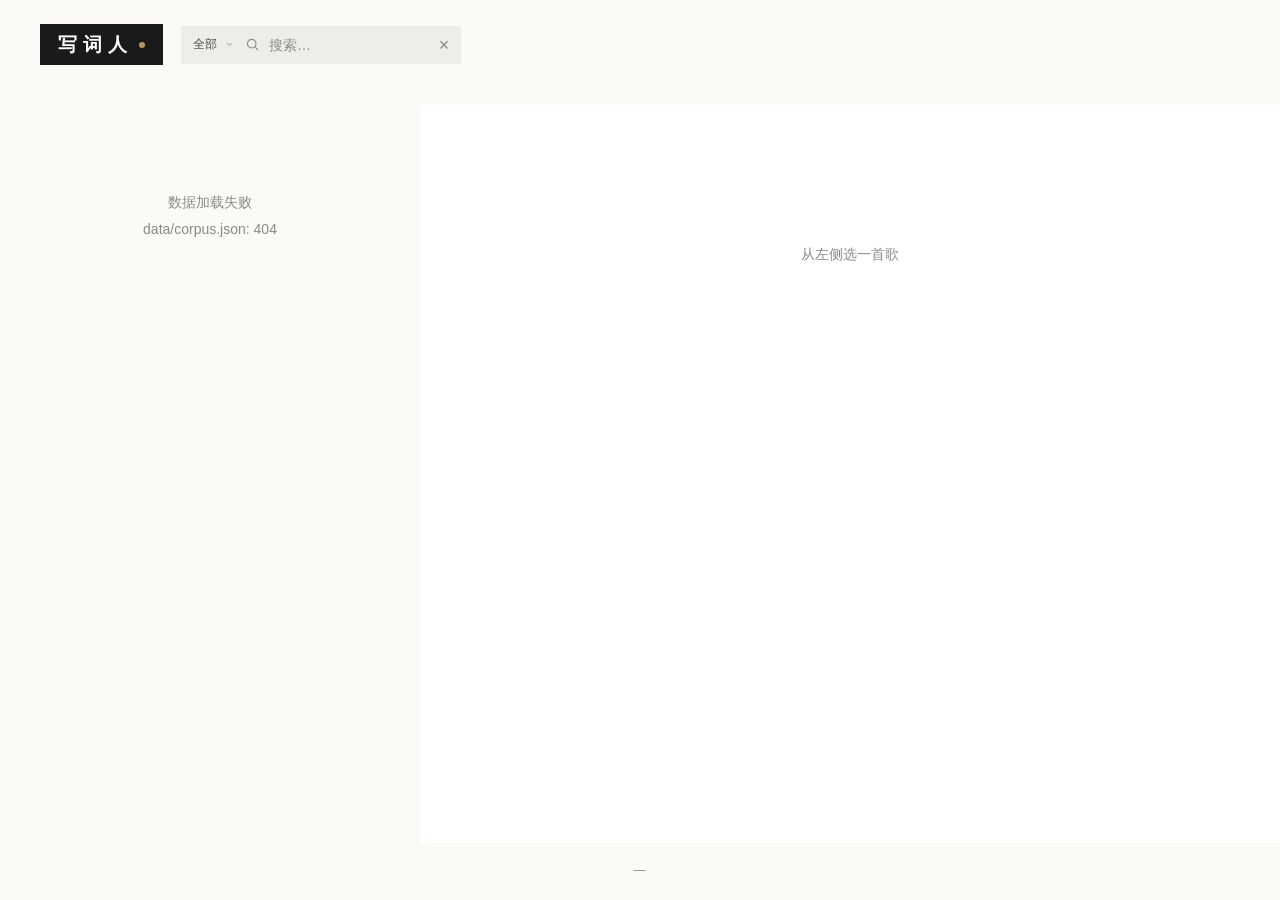
==== index.html @ 19a2cc5e "feat: golden-quote highlighting + home quote wall - detail page: drag-select any text in .lyrics → f" ====
<!doctype html>
<html lang="zh-Hans">
<head>
<meta charset="utf-8">
<meta name="viewport" content="width=device-width, initial-scale=1, viewport-fit=cover">
<meta name="apple-mobile-web-app-capable" content="yes">
<meta name="apple-mobile-web-app-status-bar-style" content="default">
<meta name="apple-mobile-web-app-title" content="写词人">
<meta name="theme-color" content="#1a1a1a">
<title>写词人</title>
<link rel="manifest" href="manifest.webmanifest">
<link rel="apple-touch-icon" href="icons/icon-180.png">
<link rel="apple-touch-icon" sizes="180x180" href="icons/icon-180.png">
<link rel="icon" type="image/png" sizes="192x192" href="icons/icon-192.png">
<link rel="icon" type="image/png" sizes="512x512" href="icons/icon-512.png">
<link rel="stylesheet" href="style.css">
</head>
<body class="foot-open">

<header class="topbar">
  <div class="brand">写词人</div>
  <div class="search">
    <select id="scope" title="搜索范围">
      <option value="all">全部</option>
      <option value="lyric">歌词</option>
      <option value="title">歌名</option>
      <option value="artist">歌手</option>
      <option value="lyricist">词人</option>
    </select>
    <svg class="search-icon" viewBox="0 0 16 16" aria-hidden="true">
      <circle cx="7" cy="7" r="5.25" fill="none" stroke="currentColor" stroke-width="1.4"/>
      <line x1="11" y1="11" x2="14.5" y2="14.5" stroke="currentColor" stroke-width="1.4" stroke-linecap="round"/>
    </svg>
    <input id="q" type="search" placeholder="搜索…"
           autocomplete="off" autocorrect="off" autocapitalize="off" spellcheck="false">
    <button id="qclear" class="qclear" type="button" aria-label="清除" hidden>×</button>
  </div>
</header>

<nav class="chipsbar" id="chipsbar" aria-label="词人快筛">
  <div class="chips" id="chips"></div>
</nav>

<main class="layout">
  <button class="back" id="back" type="button" aria-label="返回">
    <svg viewBox="0 0 16 16" aria-hidden="true">
      <path d="M10 3.5L5.5 8 10 12.5" stroke="currentColor" stroke-width="1.5" fill="none" stroke-linecap="round" stroke-linejoin="round"/>
    </svg>
  </button>
  <section class="results" id="results" aria-label="搜索结果">
    <div class="empty">输入关键词开始搜索<br>或点击上方词人快筛</div>
  </section>
  <aside class="detail" id="detail" aria-label="歌曲详情">
    <div class="detail-inner">
      <div class="empty">从左侧选一首歌</div>
    </div>
  </aside>
</main>

<div class="quote-popover" id="quotePopover" hidden>
  <button data-action="save" type="button">⭐ 金句</button>
  <button data-action="copy" type="button">复制</button>
  <button data-action="delete" type="button">删除</button>
</div>

<div class="toast" id="toast" hidden></div>

<footer class="foot" id="foot">
  <button class="foot-toggle" id="footToggle" aria-label="展开信息" title="信息">
    <svg viewBox="0 0 16 16" aria-hidden="true"><path d="M3 10l5-5 5 5" stroke="currentColor" stroke-width="1.4" fill="none" stroke-linecap="round" stroke-linejoin="round"/></svg>
  </button>
  <div class="foot-content" id="footContent">—</div>
</footer>

<script src="app.js"></script>
</body>
</html>
---- style.css ----
/* 写词人 — editorial minimal lyrics search */
:root {
  --ink:    #1a1a1a;
  --ink-2:  #4a4a4a;
  --ink-3:  #8a8a8a;
  --ink-4:  #b9b6ad;
  --bg:     #fbfaf6;
  --paper:  #ffffff;
  --tint:   rgba(0,0,0,.05);
  --tint-2: rgba(0,0,0,.07);
  --accent: #b8975f;
  --brown:  #5c3a23;
  --hl:     #fff5cc;
  --serif:  "Noto Serif SC", "Songti SC", serif;
  --sans:   -apple-system, BlinkMacSystemFont, "PingFang SC", "Microsoft YaHei", sans-serif;
}
* {
  box-sizing: border-box;
  -webkit-tap-highlight-color: transparent;
}
html, body { height: 100%; margin: 0; }
body {
  font: 15px/1.55 var(--sans);
  color: var(--ink);
  background: var(--bg);
  display: grid;
  grid-template-rows: auto auto 1fr auto;
  -webkit-font-smoothing: antialiased;
  -webkit-text-size-adjust: 100%;
  touch-action: manipulation;
  -webkit-user-select: none;
  user-select: none;
  padding-bottom: env(safe-area-inset-bottom, 0);
}
input, select, button { font: inherit; color: inherit; -webkit-appearance: none; appearance: none; }
input[type="search"]::-webkit-search-cancel-button { display: none; }
button { cursor: pointer; background: none; border: none; padding: 0; }
.lyrics, .row .snip, input { -webkit-user-select: text; user-select: text; }

/* ── topbar ─────────────────────────────────────────── */
.topbar {
  display: flex;
  align-items: center;
  gap: 18px;
  padding: 24px 40px 22px;
  /* iOS PWA standalone: leave room for the status bar overlay */
  padding-top: max(24px, calc(env(safe-area-inset-top, 0px) + 12px));
  background: var(--bg);
  transition: transform .25s ease, opacity .2s ease;
}
.brand {
  display: inline-flex;
  align-items: center;
  gap: 6px;
  background: var(--ink);
  color: var(--paper);
  padding: 11px 18px;
  font: 600 19px/1 var(--serif);
  letter-spacing: 6px;
  white-space: nowrap;
}
.brand::after {
  content: "";
  display: inline-block;
  width: 6px; height: 6px;
  background: var(--accent);
  border-radius: 50%;
  flex-shrink: 0;
}

/* ── unified search box (square, scope inside) ───── */
.search {
  display: flex;
  align-items: center;
  height: 38px;
  width: 280px;
  background: var(--tint);
  border-radius: 0;
  transition: background .18s, width .22s ease;
}
.search:focus-within { background: var(--tint-2); }
#scope {
  height: 100%;
  padding: 0 22px 0 12px;
  background: transparent;
  border: 0;
  color: var(--ink-2);
  font-size: 12px;
  letter-spacing: 0.4px;
  cursor: pointer;
  background-image: url("data:image/svg+xml,%3Csvg viewBox='0 0 12 12' xmlns='http://www.w3.org/2000/svg'%3E%3Cpath d='M3 4.5l3 3 3-3' stroke='%238a8a8a' stroke-width='1.2' fill='none' stroke-linecap='round' stroke-linejoin='round'/%3E%3C/svg%3E");
  background-repeat: no-repeat;
  background-position: right 6px center;
  background-size: 9px;
  flex-shrink: 0;
}
#scope:hover { color: var(--ink); }
.search-icon {
  width: 13px; height: 13px;
  margin: 0 6px 0 6px;
  color: var(--ink-3);
  flex-shrink: 0;
}
.search input {
  flex: 1; min-width: 0; height: 100%;
  border: 0; background: transparent; outline: none;
  padding: 0 4px; font-size: 14px;
}
.search input::placeholder { color: var(--ink-3); }
.qclear {
  width: 22px; height: 22px;
  margin-right: 6px;
  border-radius: 50%;
  color: var(--ink-3);
  font-size: 18px; line-height: 1;
  flex-shrink: 0;
  display: flex; align-items: center; justify-content: center;
}
.qclear:hover { background: var(--tint); color: var(--ink); }

/* ── chips bar ──────────────────────────────────────── */
.chipsbar {
  padding: 0 40px 18px;
  overflow: hidden;
  max-height: 80px;
  transition: max-height .25s ease, padding .25s ease, opacity .2s ease;
}
body.chips-hidden .chipsbar,
body.show-detail .chipsbar {
  max-height: 0;
  padding-top: 0;
  padding-bottom: 0;
  opacity: 0;
}
.chips {
  display: flex;
  flex-wrap: wrap;
  gap: 5px;
}

/* ── tag (chips & detail credits) ──────────────────── */
.tag {
  display: inline-block;
  background: var(--ink);
  color: var(--paper);
  padding: 5px;
  font: 500 12px/1.2 var(--sans);
  letter-spacing: 0.4px;
  white-space: nowrap;
  cursor: pointer;
  user-select: none;
  transition: background .12s;
}
.tag:hover { background: #000; }
.tag.active { background: var(--accent); }
.tag.brown,
.tag.composer,
.tag.artist { background: var(--brown); }
.tag.brown:hover,
.tag.artist:hover { background: #432a18; }
.tag.static { cursor: default; }
.tag.static:hover { background: var(--ink); }
.tag.artist.static:hover,
.tag.brown.static:hover { background: var(--brown); }

/* ── layout ────────────────────────────────────────── */
.layout {
  display: grid;
  grid-template-columns: minmax(340px, 420px) 1fr;
  min-height: 0;
}
.results, .detail {
  overflow-y: auto;
  height: 100%;
  -webkit-overflow-scrolling: touch;
}
.results { padding: 4px 0 60px; }
.detail { background: var(--paper); position: relative; }
.detail-inner {
  padding: 56px 64px 80px;
  max-width: 920px;
}
.empty {
  color: var(--ink-3);
  padding: 80px 28px;
  text-align: center;
  font-size: 14px;
  line-height: 1.9;
}

/* ── back button: pinned to .layout, persists through detail scrolling ─ */
.back {
  display: none;
  position: absolute;
  top: 14px;
  left: 14px;
  width: 36px;
  height: 36px;
  border-radius: 50%;
  background: rgba(255,255,255,.86);
  color: var(--ink);
  align-items: center;
  justify-content: center;
  z-index: 100;
  backdrop-filter: blur(8px);
  -webkit-backdrop-filter: blur(8px);
  box-shadow: 0 2px 8px -2px rgba(0,0,0,.12);
  transition: background .15s;
}
.back svg { width: 14px; height: 14px; }
.back:hover { background: rgba(255,255,255,1); }

/* ── result row ────────────────────────────────────── */
.row {
  padding: 18px 40px;
  cursor: pointer;
  transition: background .12s;
  position: relative;
}
.row + .row::before {
  content: "";
  position: absolute;
  top: 0; left: 40px; right: 40px;
  height: 1px;
  background: rgba(0,0,0,.035);
}
.row:hover { background: var(--tint); }
.row.active {
  background: var(--paper);
  box-shadow: inset 2px 0 0 var(--accent);
}
.row .title {
  font: 500 17px/1.35 var(--serif);
  color: var(--ink);
  letter-spacing: 0.2px;
  display: flex;
  align-items: center;
  gap: 8px;
  flex-wrap: wrap;
}
.row .meta {
  font-size: 13px;
  color: var(--ink-2);
  margin-top: 6px;
  font-variant-numeric: tabular-nums;
}
.row .meta .year { color: var(--ink-3); margin-left: 8px; }
.row .lyricist {
  font-size: 12px;
  color: var(--ink-3);
  margin-top: 4px;
  letter-spacing: 0.3px;
}
.row .lyricist b { color: var(--ink-3); font-weight: 400; margin-right: 6px; }
.row .snip {
  margin-top: 10px;
  font: 13.5px/1.65 var(--serif);
  color: var(--ink-2);
  white-space: pre-wrap;
  display: -webkit-box;
  -webkit-line-clamp: 2;
  -webkit-box-orient: vertical;
  overflow: hidden;
}
mark { background: var(--hl); color: inherit; padding: 0 1px; }

/* ── rating pills (mini in list & full in detail) ──── */
.rate-pill {
  display: inline-flex;
  align-items: center;
  gap: 5px;
  background: var(--ink);
  color: var(--paper);
  font: 500 12px/1 var(--sans);
  letter-spacing: 0.4px;
  user-select: none;
}
.rate-pill .heart { font-size: 11px; line-height: 1; }
.rate-pill .num { font-variant-numeric: tabular-nums; min-width: 0.7em; text-align: center; }

.rating-mini {
  display: inline-flex;
  align-items: center;
  gap: 3px;
  padding: 3px 7px;
  background: var(--ink);
  color: var(--paper);
  font: 500 10.5px/1 var(--sans);
  letter-spacing: 0.3px;
}
.rating-mini .heart { font-size: 9px; }
.rating-mini .num { font-variant-numeric: tabular-nums; }

.rate-btn {
  display: inline-flex;
  align-items: center;
  gap: 6px;
  height: 30px;
  padding: 0 12px;
  background: var(--ink);
  color: var(--paper);
  font: 500 13px/1 var(--sans);
  letter-spacing: 0.4px;
  transition: background .15s;
}
.rate-btn:hover { background: #000; }
.rate-btn.pulse { animation: rate-flash .45s ease; }
.rate-btn .heart { font-size: 12px; }
.rate-btn .num { font-variant-numeric: tabular-nums; min-width: 0.8em; text-align: center; }
@keyframes rate-flash {
  0%   { background: var(--ink); }
  35%  { background: var(--accent); }
  100% { background: var(--ink); }
}
.rate-float {
  position: absolute;
  pointer-events: none;
  font: 600 14px/1 var(--sans);
  color: var(--accent);
  animation: rate-float .8s ease forwards;
}
@keyframes rate-float {
  0%   { transform: translateY(0); opacity: 0; }
  20%  { transform: translateY(-4px); opacity: 1; }
  100% { transform: translateY(-32px); opacity: 0; }
}

/* ── detail card ───────────────────────────────────── */
.detail .cover-wrap {
  display: flex;
  gap: 44px;
  margin-bottom: 48px;
  align-items: flex-start;
}
.cover-box {
  position: relative;
  flex-shrink: 0;
  margin: 0;
  line-height: 0;
}
.detail .cover {
  width: 320px; height: 320px;
  background: var(--bg);
  object-fit: cover;
  display: block;
  box-shadow: 0 18px 48px -22px rgba(0,0,0,.22);
}
.rate-overlay {
  position: absolute;
  bottom: 10px;
  right: 10px;
  z-index: 5;
}
.detail .head { padding-top: 8px; min-width: 0; flex: 1; }
.detail .head h1 {
  font: 500 38px/1.2 var(--serif);
  margin: 0 0 14px;
  letter-spacing: 1px;
  color: var(--ink);
}
.detail .album-line {
  font-size: 13px;
  color: var(--ink-3);
  margin-bottom: 18px;
  line-height: 1.7;
  letter-spacing: 0.3px;
}
.detail .credit-row {
  display: flex;
  align-items: center;
  gap: 5px;
  flex-wrap: wrap;
  margin-bottom: 6px;
}
.detail .lyrics {
  margin-top: 4px;
  font: 16.5px/2.05 var(--serif);
  white-space: pre-wrap;
  color: var(--ink);
  max-width: 640px;
  letter-spacing: 0.4px;
}

/* ── saved quote highlight in lyrics ───────────────── */
.saved-quote {
  background: linear-gradient(transparent 60%, rgba(184,151,95,.35) 60%);
  cursor: pointer;
  transition: background .15s;
  -webkit-user-select: text;
  user-select: text;
  padding: 0 1px;
}
.saved-quote:hover {
  background: linear-gradient(transparent 60%, rgba(184,151,95,.55) 60%);
}

/* ── selection / manage popover ────────────────────── */
.quote-popover {
  position: absolute;
  z-index: 250;
  display: flex;
  background: var(--ink);
  color: var(--paper);
  font: 500 12.5px/1 var(--sans);
  letter-spacing: 0.4px;
  white-space: nowrap;
  border-radius: 18px;
  overflow: hidden;
  box-shadow: 0 8px 24px -8px rgba(0,0,0,.35);
  transform: translateX(-50%);
  user-select: none;
  -webkit-user-select: none;
}
.quote-popover button {
  padding: 9px 14px;
  color: inherit;
  background: transparent;
}
.quote-popover button:hover { background: rgba(255,255,255,.1); }
.quote-popover button + button { box-shadow: inset 1px 0 0 rgba(255,255,255,.1); }
.quote-popover[data-mode="save"] [data-action="copy"],
.quote-popover[data-mode="save"] [data-action="delete"] { display: none; }
.quote-popover[data-mode="manage"] [data-action="save"] { display: none; }
.quote-popover[hidden] { display: none; }

/* ── toast ─────────────────────────────────────────── */
.toast {
  position: fixed;
  bottom: 56px;
  left: 50%;
  transform: translateX(-50%);
  z-index: 300;
  padding: 10px 18px;
  background: var(--ink);
  color: var(--paper);
  font: 500 13px/1 var(--sans);
  letter-spacing: 0.5px;
  border-radius: 20px;
  box-shadow: 0 6px 20px -8px rgba(0,0,0,.35);
  animation: toast-in .2s ease;
}
.toast[hidden] { display: none; }
@keyframes toast-in {
  from { opacity: 0; transform: translate(-50%, 6px); }
  to   { opacity: 1; transform: translate(-50%, 0); }
}

/* ── quote wall (home idle state) ──────────────────── */
.quotewall {
  padding: 32px 40px 80px;
  columns: 1;
}
.quote-tile {
  break-inside: avoid;
  margin: 0 0 16px;
  padding: 22px 22px 20px;
  background: var(--paper);
  border-left: 2px solid var(--accent);
  cursor: pointer;
  transition: transform .15s ease, box-shadow .15s ease;
}
.quote-tile:hover {
  transform: translateY(-1px);
  box-shadow: 0 10px 28px -14px rgba(0,0,0,.18);
}
.quote-tile .quote-text {
  font: 500 17px/1.7 var(--serif);
  color: var(--ink);
  letter-spacing: 0.4px;
  margin-bottom: 12px;
  white-space: pre-wrap;
}
.quote-tile .quote-attr {
  font-size: 11.5px;
  color: var(--ink-3);
  letter-spacing: 0.5px;
}

/* ── foot (auto-collapse) ──────────────────────────── */
.foot {
  text-align: center;
  font-size: 12px;
  color: var(--ink-3);
  font-variant-numeric: tabular-nums;
  letter-spacing: 0.3px;
  position: relative;
  transition: padding .25s ease;
}
.foot-content {
  padding: 18px 40px 20px;
  transition: opacity .2s ease, max-height .25s ease;
  max-height: 80px;
  overflow: hidden;
}
.foot-content b { color: var(--ink-2); font-weight: 500; }
.foot-content .quote {
  font: 400 13px/1.5 var(--serif);
  color: var(--ink-2);
  letter-spacing: 0.4px;
  font-style: italic;
}
.foot-toggle {
  display: none;
  width: 100%;
  padding: 6px 0 8px;
  color: var(--ink-4);
  transition: color .15s;
}
.foot-toggle:hover { color: var(--ink-2); }
.foot-toggle svg { width: 14px; height: 14px; vertical-align: middle; }
body.foot-collapsed .foot-content {
  opacity: 0;
  max-height: 0;
  padding-top: 0;
  padding-bottom: 0;
}
body.foot-collapsed .foot-toggle { display: block; }

/* ── mobile ────────────────────────────────────────── */
@media (max-width: 760px) {
  .topbar {
    padding: 14px 16px 12px;
    padding-top: max(14px, calc(env(safe-area-inset-top, 0px) + 8px));
    gap: 10px;
  }
  .brand {
    font-size: 16px;
    letter-spacing: 4px;
    padding: 8px 12px;
    gap: 5px;
  }
  .brand::after { width: 5px; height: 5px; }
  .search {
    width: 200px;
    height: 34px;
    margin-left: auto;
  }
  #scope {
    padding: 0 18px 0 8px;
    font-size: 11.5px;
    background-position: right 4px center;
  }
  .search-icon { margin: 0 4px; width: 12px; height: 12px; }
  .search input { font-size: 13px; }
  .qclear { width: 20px; height: 20px; margin-right: 4px; font-size: 16px; }

  .chipsbar { padding: 0 16px 12px; }
  .chips {
    flex-wrap: nowrap;
    overflow-x: auto;
    scrollbar-width: none;
    gap: 5px;
    padding-bottom: 2px;
  }
  .chips::-webkit-scrollbar { display: none; }

  .layout {
    grid-template-columns: 1fr;
    grid-template-rows: 1fr;
    position: relative;
    overflow: hidden;
  }
  .detail {
    position: absolute;
    inset: 0;
    transform: translateX(100%);
    transition: transform .22s ease;
    z-index: 10;
  }
  body.show-detail .detail { transform: translateX(0); }
  body.show-detail .results { visibility: hidden; }
  body.show-detail .back { display: flex; }
  .detail-inner { padding: 60px 22px 60px; }

  /* on detail-scroll: hide topbar, lift back button further up */
  body.detail-scrolled .topbar {
    transform: translateY(-100%);
    opacity: 0;
    pointer-events: none;
  }

  .row { padding: 14px 22px; }
  .row + .row::before { left: 22px; right: 22px; }
  .row .title { font-size: 16px; }

  .detail .cover-wrap {
    flex-direction: column;
    align-items: center;
    gap: 24px;
    margin-bottom: 36px;
    text-align: center;
  }
  .detail .cover { width: min(82vw, 340px); height: min(82vw, 340px); }
  .detail .head { padding-top: 0; text-align: center; width: 100%; }
  .detail .head h1 { font-size: 26px; letter-spacing: 0.5px; margin-bottom: 10px; }
  .detail .album-line { margin-bottom: 14px; }
  .detail .credit-row { justify-content: center; }
  .detail .lyrics {
    font-size: 15.5px;
    line-height: 2.05;
    text-align: center;
    margin: 0 auto;
  }
  .rate-btn { height: 28px; padding: 0 10px; font-size: 12px; }
  .rate-overlay { bottom: 8px; right: 8px; }

  .foot-content { padding: 14px 18px 16px; font-size: 11.5px; }
}
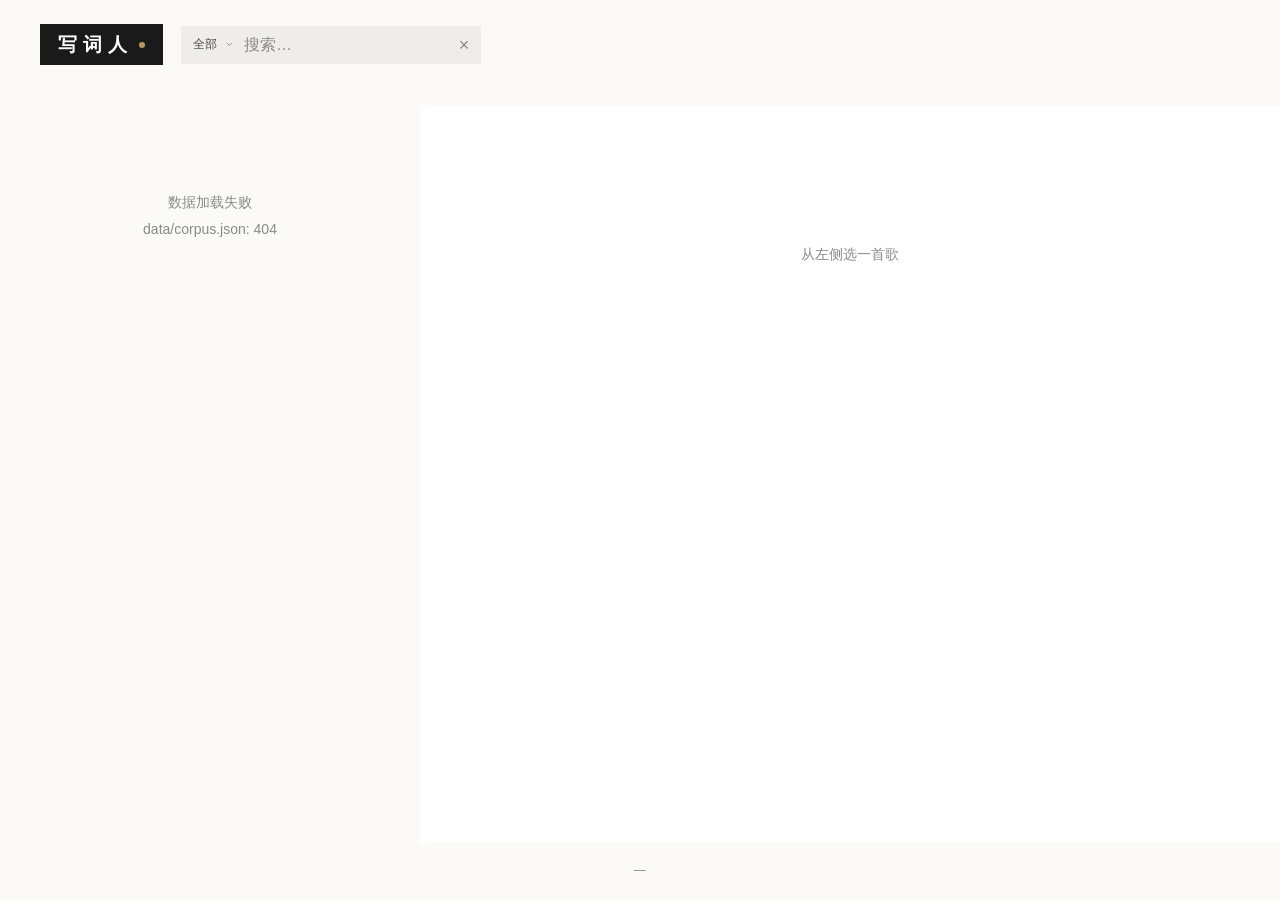
==== commit 726edc98: "ui: fix mobile zoom on input focus, enlarge body font, widen search, remove search icon, disable con" ====
--- a/index.html
+++ b/index.html
@@ -2,7 +2,7 @@
 <html lang="zh-Hans">
 <head>
 <meta charset="utf-8">
-<meta name="viewport" content="width=device-width, initial-scale=1, viewport-fit=cover">
+<meta name="viewport" content="width=device-width, initial-scale=1, maximum-scale=1, user-scalable=no, viewport-fit=cover">
 <meta name="apple-mobile-web-app-capable" content="yes">
 <meta name="apple-mobile-web-app-status-bar-style" content="default">
 <meta name="apple-mobile-web-app-title" content="写词人">
@@ -58,7 +58,7 @@
 </main>
 
 <div class="quote-popover" id="quotePopover" hidden>
-  <button data-action="save" type="button">⭐ 金句</button>
+  <button data-action="save" type="button" aria-label="收藏金句">★</button>
   <button data-action="copy" type="button">复制</button>
   <button data-action="delete" type="button">删除</button>
 </div>
--- a/style.css
+++ b/style.css
@@ -20,7 +20,7 @@
 }
 html, body { height: 100%; margin: 0; }
 body {
-  font: 15px/1.55 var(--sans);
+  font: 16px/1.55 var(--sans);
   color: var(--ink);
   background: var(--bg);
   display: grid;
@@ -73,7 +73,7 @@
   display: flex;
   align-items: center;
   height: 38px;
-  width: 280px;
+  width: 300px;
   background: var(--tint);
   border-radius: 0;
   transition: background .18s, width .22s ease;
@@ -96,15 +96,12 @@
 }
 #scope:hover { color: var(--ink); }
 .search-icon {
-  width: 13px; height: 13px;
-  margin: 0 6px 0 6px;
-  color: var(--ink-3);
-  flex-shrink: 0;
+  display: none;
 }
 .search input {
   flex: 1; min-width: 0; height: 100%;
   border: 0; background: transparent; outline: none;
-  padding: 0 4px; font-size: 14px;
+  padding: 0 4px; font-size: 16px;
 }
 .search input::placeholder { color: var(--ink-3); }
 .qclear {
@@ -418,6 +415,11 @@
 }
 .quote-popover button:hover { background: rgba(255,255,255,.1); }
 .quote-popover button + button { box-shadow: inset 1px 0 0 rgba(255,255,255,.1); }
+.quote-popover button[data-action="save"] {
+  font-size: 14px;
+  color: var(--accent);
+  padding: 9px 16px;
+}
 .quote-popover[data-mode="save"] [data-action="copy"],
 .quote-popover[data-mode="save"] [data-action="delete"] { display: none; }
 .quote-popover[data-mode="manage"] [data-action="save"] { display: none; }
@@ -447,33 +449,49 @@
 
 /* ── quote wall (home idle state) ──────────────────── */
 .quotewall {
-  padding: 32px 40px 80px;
-  columns: 1;
+  display: flex;
+  flex-wrap: wrap;
+  gap: 8px;
+  padding: 16px 24px 80px;
+  align-items: stretch;
 }
 .quote-tile {
-  break-inside: avoid;
-  margin: 0 0 16px;
-  padding: 22px 22px 20px;
-  background: var(--paper);
-  border-left: 2px solid var(--accent);
+  background: var(--ink);
+  color: var(--paper);
+  padding: 22px 24px 22px;
   cursor: pointer;
-  transition: transform .15s ease, box-shadow .15s ease;
-}
-.quote-tile:hover {
-  transform: translateY(-1px);
-  box-shadow: 0 10px 28px -14px rgba(0,0,0,.18);
-}
+  transition: transform .15s ease;
+  display: flex;
+  flex-direction: column;
+  gap: 6px;
+  flex: 0 1 auto;
+  max-width: 100%;
+}
+.quote-tile:nth-child(4n+2) { background: var(--brown); }
+.quote-tile:nth-child(7n+5) { background: #2c2018; }
+.quote-tile:nth-child(11n+7) { background: #2a3037; }
+.quote-tile:hover { transform: translateY(-2px); }
+.quote-tile.seed { cursor: default; }
+.quote-tile.seed:hover { transform: none; }
 .quote-tile .quote-text {
-  font: 500 17px/1.7 var(--serif);
-  color: var(--ink);
-  letter-spacing: 0.4px;
-  margin-bottom: 12px;
+  font: 500 19px/1.55 var(--serif);
+  letter-spacing: 0.5px;
+  color: var(--paper);
   white-space: pre-wrap;
-}
-.quote-tile .quote-attr {
-  font-size: 11.5px;
-  color: var(--ink-3);
-  letter-spacing: 0.5px;
+  word-break: break-word;
+  max-width: 460px;
+}
+.quote-tile .quote-author {
+  font: 400 11px/1.4 var(--sans);
+  color: var(--accent);
+  letter-spacing: 1px;
+  margin-top: 4px;
+  text-transform: none;
+}
+.quote-tile .quote-song {
+  font: 400 11px/1.4 var(--sans);
+  color: rgba(255,255,255,.55);
+  letter-spacing: 1px;
 }
 
 /* ── foot (auto-collapse) ──────────────────────────── */
@@ -531,7 +549,7 @@
   }
   .brand::after { width: 5px; height: 5px; }
   .search {
-    width: 200px;
+    width: 220px;
     height: 34px;
     margin-left: auto;
   }
@@ -541,7 +559,7 @@
     background-position: right 4px center;
   }
   .search-icon { margin: 0 4px; width: 12px; height: 12px; }
-  .search input { font-size: 13px; }
+  .search input { font-size: 16px; }
   .qclear { width: 20px; height: 20px; margin-right: 4px; font-size: 16px; }
 
   .chipsbar { padding: 0 16px 12px; }
@@ -560,16 +578,25 @@
     position: relative;
     overflow: hidden;
   }
+  /* on mobile, detail covers the whole viewport so the cream
+     topbar/chips area never peeks through */
   .detail {
-    position: absolute;
+    position: fixed;
     inset: 0;
     transform: translateX(100%);
     transition: transform .22s ease;
-    z-index: 10;
+    z-index: 50;
+    padding-top: env(safe-area-inset-top, 0);
   }
   body.show-detail .detail { transform: translateX(0); }
   body.show-detail .results { visibility: hidden; }
-  body.show-detail .back { display: flex; }
+  body.show-detail .back {
+    display: flex;
+    position: fixed;
+    top: calc(14px + env(safe-area-inset-top, 0px));
+    left: 14px;
+    z-index: 100;
+  }
   .detail-inner { padding: 60px 22px 60px; }
 
   /* on detail-scroll: hide topbar, lift back button further up */
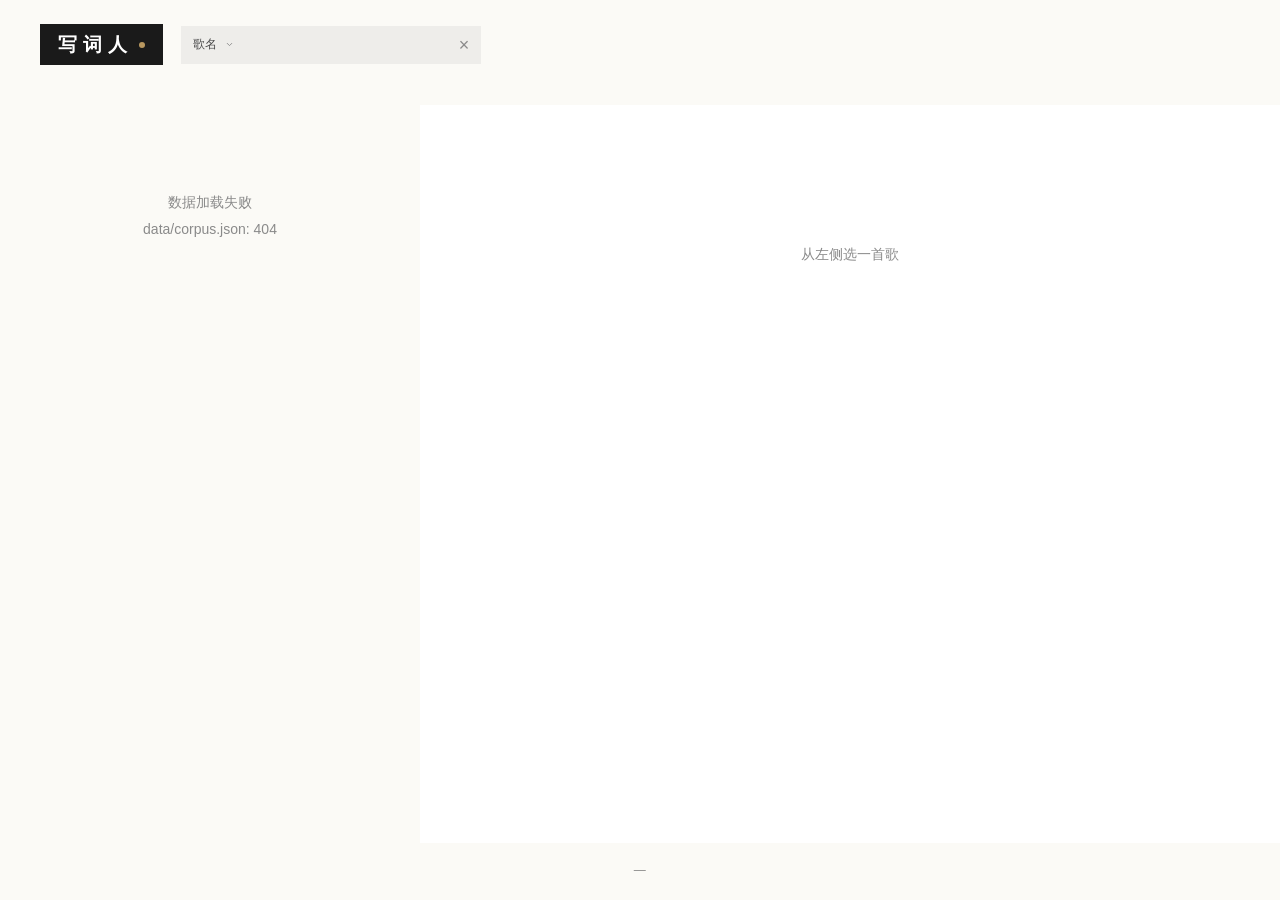
==== commit a87ae636: "feat: default scope to title, larger body font, share quote as image via system share - Search scope" ====
--- a/index.html
+++ b/index.html
@@ -23,7 +23,7 @@
     <select id="scope" title="搜索范围">
       <option value="all">全部</option>
       <option value="lyric">歌词</option>
-      <option value="title">歌名</option>
+      <option value="title" selected>歌名</option>
       <option value="artist">歌手</option>
       <option value="lyricist">词人</option>
     </select>
@@ -31,7 +31,7 @@
       <circle cx="7" cy="7" r="5.25" fill="none" stroke="currentColor" stroke-width="1.4"/>
       <line x1="11" y1="11" x2="14.5" y2="14.5" stroke="currentColor" stroke-width="1.4" stroke-linecap="round"/>
     </svg>
-    <input id="q" type="search" placeholder="搜索…"
+    <input id="q" type="search" placeholder=""
            autocomplete="off" autocorrect="off" autocapitalize="off" spellcheck="false">
     <button id="qclear" class="qclear" type="button" aria-label="清除" hidden>×</button>
   </div>
@@ -59,6 +59,7 @@
 
 <div class="quote-popover" id="quotePopover" hidden>
   <button data-action="save" type="button" aria-label="收藏金句">★</button>
+  <button data-action="share" type="button">分享</button>
   <button data-action="copy" type="button">复制</button>
   <button data-action="delete" type="button">删除</button>
 </div>
--- a/style.css
+++ b/style.css
@@ -20,7 +20,7 @@
 }
 html, body { height: 100%; margin: 0; }
 body {
-  font: 16px/1.55 var(--sans);
+  font: 17px/1.55 var(--sans);
   color: var(--ink);
   background: var(--bg);
   display: grid;
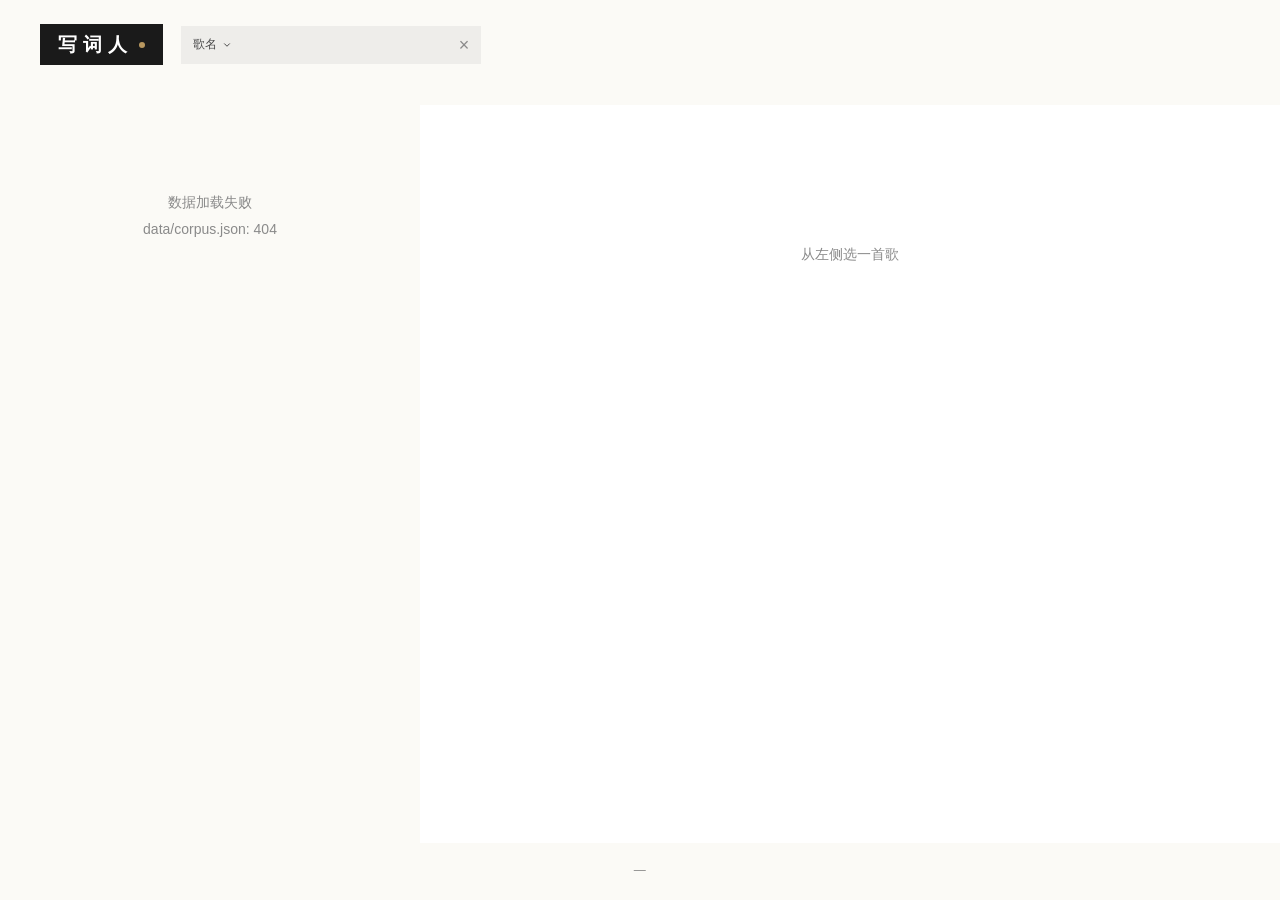
==== commit e9ca279f: "feat: custom scope dropdown, about page, album cover ambient color - Replace native <select> with cu" ====
--- a/index.html
+++ b/index.html
@@ -18,15 +18,18 @@
 <body class="foot-open">
 
 <header class="topbar">
-  <div class="brand">写词人</div>
+  <div class="brand" id="brandBtn">写词人</div>
   <div class="search">
-    <select id="scope" title="搜索范围">
-      <option value="all">全部</option>
-      <option value="lyric">歌词</option>
-      <option value="title" selected>歌名</option>
-      <option value="artist">歌手</option>
-      <option value="lyricist">词人</option>
-    </select>
+    <div class="scope-wrap" id="scopeWrap">
+      <button class="scope-btn" id="scopeBtn" type="button">歌名<svg viewBox="0 0 12 12" aria-hidden="true"><path d="M3 4.5l3 3 3-3" stroke="currentColor" stroke-width="1.2" fill="none" stroke-linecap="round" stroke-linejoin="round"/></svg></button>
+      <div class="scope-menu" id="scopeMenu" hidden>
+        <button type="button" data-value="all">全部</button>
+        <button type="button" data-value="lyric">歌词</button>
+        <button type="button" data-value="title" class="active">歌名</button>
+        <button type="button" data-value="artist">歌手</button>
+        <button type="button" data-value="lyricist">词人</button>
+      </div>
+    </div>
     <svg class="search-icon" viewBox="0 0 16 16" aria-hidden="true">
       <circle cx="7" cy="7" r="5.25" fill="none" stroke="currentColor" stroke-width="1.4"/>
       <line x1="11" y1="11" x2="14.5" y2="14.5" stroke="currentColor" stroke-width="1.4" stroke-linecap="round"/>
@@ -66,6 +69,18 @@
 
 <div class="toast" id="toast" hidden></div>
 
+<div class="about-overlay" id="aboutOverlay" hidden>
+  <div class="about-card">
+    <button class="about-close" id="aboutClose" type="button" aria-label="关闭">×</button>
+    <h2>关于写词人</h2>
+    <p>写词人是一个中文歌词搜索与收藏工具。</p>
+    <p>我们听歌的时候，常常被某一句歌词击中。那些句子在旋律里一闪而过，却留下很深的印记。我做这个网站，是想让那些被忽略的文字重新被看见——不是作为歌曲的附属品，而是作为独立的、值得品味的文学作品。</p>
+    <p>每一首歌词的背后，都有一位写词人。他们用几十个字讲完别人用一本书才能说清的事。林夕、黄伟文、方文山、姚谦……这些名字，值得被更多人认识。</p>
+    <p>在这里，你可以搜索十万首华语歌词，收藏打动你的金句，把它分享给同样会被文字击中的人。</p>
+    <p class="about-sign">M · 2025</p>
+  </div>
+</div>
+
 <footer class="foot" id="foot">
   <button class="foot-toggle" id="footToggle" aria-label="展开信息" title="信息">
     <svg viewBox="0 0 16 16" aria-hidden="true"><path d="M3 10l5-5 5 5" stroke="currentColor" stroke-width="1.4" fill="none" stroke-linecap="round" stroke-linejoin="round"/></svg>
--- a/style.css
+++ b/style.css
@@ -58,7 +58,10 @@
   font: 600 19px/1 var(--serif);
   letter-spacing: 6px;
   white-space: nowrap;
-}
+  cursor: pointer;
+  transition: background .15s;
+}
+.brand:hover { background: #000; }
 .brand::after {
   content: "";
   display: inline-block;
@@ -79,22 +82,56 @@
   transition: background .18s, width .22s ease;
 }
 .search:focus-within { background: var(--tint-2); }
-#scope {
+.scope-wrap {
+  position: relative;
+  flex-shrink: 0;
   height: 100%;
-  padding: 0 22px 0 12px;
+}
+.scope-btn {
+  height: 100%;
+  display: flex;
+  align-items: center;
+  gap: 4px;
+  padding: 0 10px 0 12px;
   background: transparent;
   border: 0;
   color: var(--ink-2);
   font-size: 12px;
   letter-spacing: 0.4px;
   cursor: pointer;
-  background-image: url("data:image/svg+xml,%3Csvg viewBox='0 0 12 12' xmlns='http://www.w3.org/2000/svg'%3E%3Cpath d='M3 4.5l3 3 3-3' stroke='%238a8a8a' stroke-width='1.2' fill='none' stroke-linecap='round' stroke-linejoin='round'/%3E%3C/svg%3E");
-  background-repeat: no-repeat;
-  background-position: right 6px center;
-  background-size: 9px;
-  flex-shrink: 0;
-}
-#scope:hover { color: var(--ink); }
+  white-space: nowrap;
+  transition: color .15s;
+}
+.scope-btn svg { width: 10px; height: 10px; flex-shrink: 0; transition: transform .2s; }
+.scope-wrap.open .scope-btn svg { transform: rotate(180deg); }
+.scope-btn:hover { color: var(--ink); }
+.scope-menu {
+  position: absolute;
+  top: calc(100% + 6px);
+  left: 0;
+  min-width: 80px;
+  background: var(--ink);
+  color: var(--paper);
+  padding: 4px 0;
+  z-index: 200;
+  box-shadow: 0 8px 24px -8px rgba(0,0,0,.3);
+}
+.scope-menu[hidden] { display: none; }
+.scope-menu button {
+  display: block;
+  width: 100%;
+  padding: 8px 16px;
+  text-align: left;
+  font-size: 12px;
+  letter-spacing: 0.4px;
+  color: var(--paper);
+  background: transparent;
+  border: 0;
+  cursor: pointer;
+  transition: background .1s;
+}
+.scope-menu button:hover { background: rgba(255,255,255,.1); }
+.scope-menu button.active { color: var(--accent); }
 .search-icon {
   display: none;
 }
@@ -376,6 +413,7 @@
   color: var(--ink);
   max-width: 640px;
   letter-spacing: 0.4px;
+  -webkit-touch-callout: none;
 }
 
 /* ── saved quote highlight in lyrics ───────────────── */
@@ -447,25 +485,76 @@
   to   { opacity: 1; transform: translate(-50%, 0); }
 }
 
+/* ── about overlay ─────────────────────────────────── */
+.about-overlay {
+  position: fixed;
+  inset: 0;
+  z-index: 500;
+  background: rgba(0,0,0,.45);
+  display: flex;
+  align-items: center;
+  justify-content: center;
+  animation: about-fade .2s ease;
+}
+.about-overlay[hidden] { display: none; }
+@keyframes about-fade {
+  from { opacity: 0; }
+  to   { opacity: 1; }
+}
+.about-card {
+  background: var(--paper);
+  max-width: 480px;
+  width: calc(100% - 40px);
+  padding: 48px 40px;
+  position: relative;
+  max-height: 85vh;
+  overflow-y: auto;
+}
+.about-card h2 {
+  font: 500 24px/1.3 var(--serif);
+  margin: 0 0 24px;
+  letter-spacing: 1px;
+}
+.about-card p {
+  font: 15px/1.85 var(--sans);
+  color: var(--ink-2);
+  margin: 0 0 16px;
+}
+.about-card p:last-of-type { margin-bottom: 0; }
+.about-sign {
+  margin-top: 28px !important;
+  font-size: 13px !important;
+  color: var(--ink-3) !important;
+  letter-spacing: 1px;
+}
+.about-close {
+  position: absolute;
+  top: 16px; right: 16px;
+  width: 32px; height: 32px;
+  font-size: 22px; line-height: 1;
+  color: var(--ink-3);
+  display: flex; align-items: center; justify-content: center;
+  transition: color .15s;
+}
+.about-close:hover { color: var(--ink); }
+
 /* ── quote wall (home idle state) ──────────────────── */
 .quotewall {
   display: flex;
-  flex-wrap: wrap;
+  flex-direction: column;
   gap: 8px;
-  padding: 16px 24px 80px;
-  align-items: stretch;
+  padding: 16px 40px 80px;
 }
 .quote-tile {
   background: var(--ink);
   color: var(--paper);
-  padding: 22px 24px 22px;
+  padding: 28px 32px;
   cursor: pointer;
   transition: transform .15s ease;
   display: flex;
   flex-direction: column;
   gap: 6px;
-  flex: 0 1 auto;
-  max-width: 100%;
+  width: 100%;
 }
 .quote-tile:nth-child(4n+2) { background: var(--brown); }
 .quote-tile:nth-child(7n+5) { background: #2c2018; }
@@ -474,12 +563,14 @@
 .quote-tile.seed { cursor: default; }
 .quote-tile.seed:hover { transform: none; }
 .quote-tile .quote-text {
-  font: 500 19px/1.55 var(--serif);
+  font-family: var(--serif);
+  font-weight: 500;
+  font-size: var(--qfs, 19px);
+  line-height: 1.55;
   letter-spacing: 0.5px;
   color: var(--paper);
   white-space: pre-wrap;
   word-break: break-word;
-  max-width: 460px;
 }
 .quote-tile .quote-author {
   font: 400 11px/1.4 var(--sans);
@@ -553,11 +644,7 @@
     height: 34px;
     margin-left: auto;
   }
-  #scope {
-    padding: 0 18px 0 8px;
-    font-size: 11.5px;
-    background-position: right 4px center;
-  }
+  .scope-btn { padding: 0 8px; font-size: 11.5px; }
   .search-icon { margin: 0 4px; width: 12px; height: 12px; }
   .search input { font-size: 16px; }
   .qclear { width: 20px; height: 20px; margin-right: 4px; font-size: 16px; }
@@ -631,5 +718,24 @@
   .rate-btn { height: 28px; padding: 0 10px; font-size: 12px; }
   .rate-overlay { bottom: 8px; right: 8px; }
 
+  .quotewall {
+    padding: 12px 16px 80px;
+    flex-direction: row;
+    flex-wrap: wrap;
+  }
+  .quotewall .quote-tile {
+    width: calc(50% - 4px);
+    aspect-ratio: 1;
+    padding: 14px;
+    overflow: hidden;
+    justify-content: space-between;
+  }
+  .quotewall .quote-tile .quote-text {
+    overflow: hidden;
+    display: -webkit-box;
+    -webkit-box-orient: vertical;
+    -webkit-line-clamp: 6;
+  }
+
   .foot-content { padding: 14px 18px 16px; font-size: 11.5px; }
 }
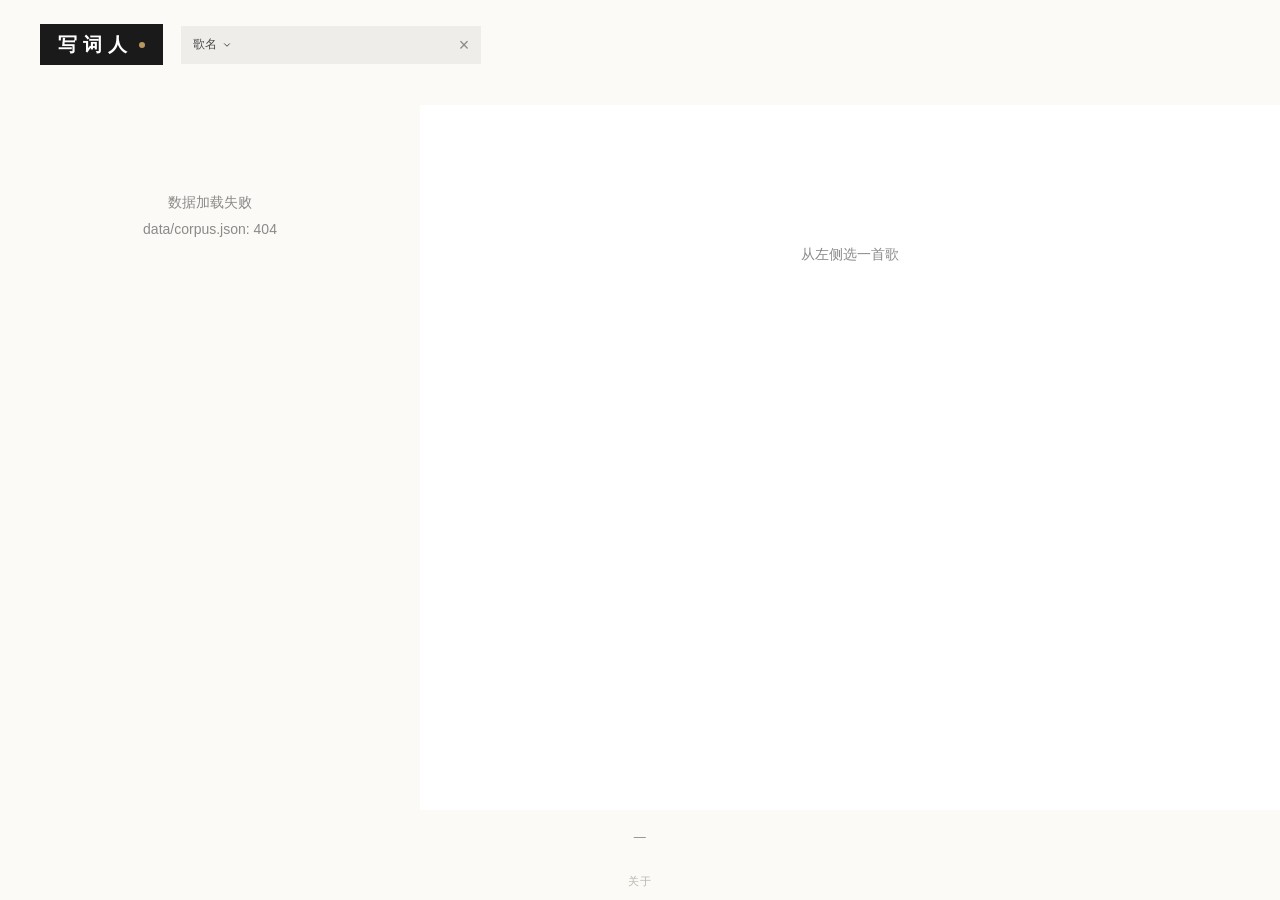
==== commit 17ad6d55: "feat: lyricist profile page, fix logo→home, popularity sort, better cover color - Lyricist tags in d" ====
--- a/index.html
+++ b/index.html
@@ -86,6 +86,7 @@
     <svg viewBox="0 0 16 16" aria-hidden="true"><path d="M3 10l5-5 5 5" stroke="currentColor" stroke-width="1.4" fill="none" stroke-linecap="round" stroke-linejoin="round"/></svg>
   </button>
   <div class="foot-content" id="footContent">—</div>
+  <button class="about-link" id="aboutBtn" type="button">关于</button>
 </footer>
 
 <script src="app.js"></script>
--- a/style.css
+++ b/style.css
@@ -416,6 +416,32 @@
   -webkit-touch-callout: none;
 }
 
+/* ── lyricist profile ─────────────────────────────── */
+.lyricist-link { cursor: pointer !important; }
+.lyricist-link:hover { background: #000 !important; }
+.lyricist-profile h1 {
+  font: 500 36px/1.2 var(--serif);
+  margin: 0 0 20px;
+  letter-spacing: 1px;
+}
+.lyricist-bio {
+  font: 15px/1.9 var(--sans);
+  color: var(--ink-2);
+  margin: 0 0 24px;
+  max-width: 600px;
+}
+.lyricist-stats {
+  font-size: 13px;
+  color: var(--ink-3);
+  letter-spacing: 0.3px;
+  margin-bottom: 24px;
+  padding-bottom: 20px;
+  border-bottom: 1px solid var(--tint);
+}
+.lyricist-works .row { padding: 14px 0; }
+.lyricist-works .row + .row::before { left: 0; right: 0; }
+.lyricist-works .row .title { font-size: 16px; }
+
 /* ── saved quote highlight in lyrics ───────────────── */
 .saved-quote {
   background: linear-gradient(transparent 60%, rgba(184,151,95,.35) 60%);
@@ -624,6 +650,14 @@
   padding-bottom: 0;
 }
 body.foot-collapsed .foot-toggle { display: block; }
+.about-link {
+  font-size: 11px;
+  color: var(--ink-4);
+  letter-spacing: 1px;
+  padding: 6px 0 10px;
+  transition: color .15s;
+}
+.about-link:hover { color: var(--ink-2); }
 
 /* ── mobile ────────────────────────────────────────── */
 @media (max-width: 760px) {
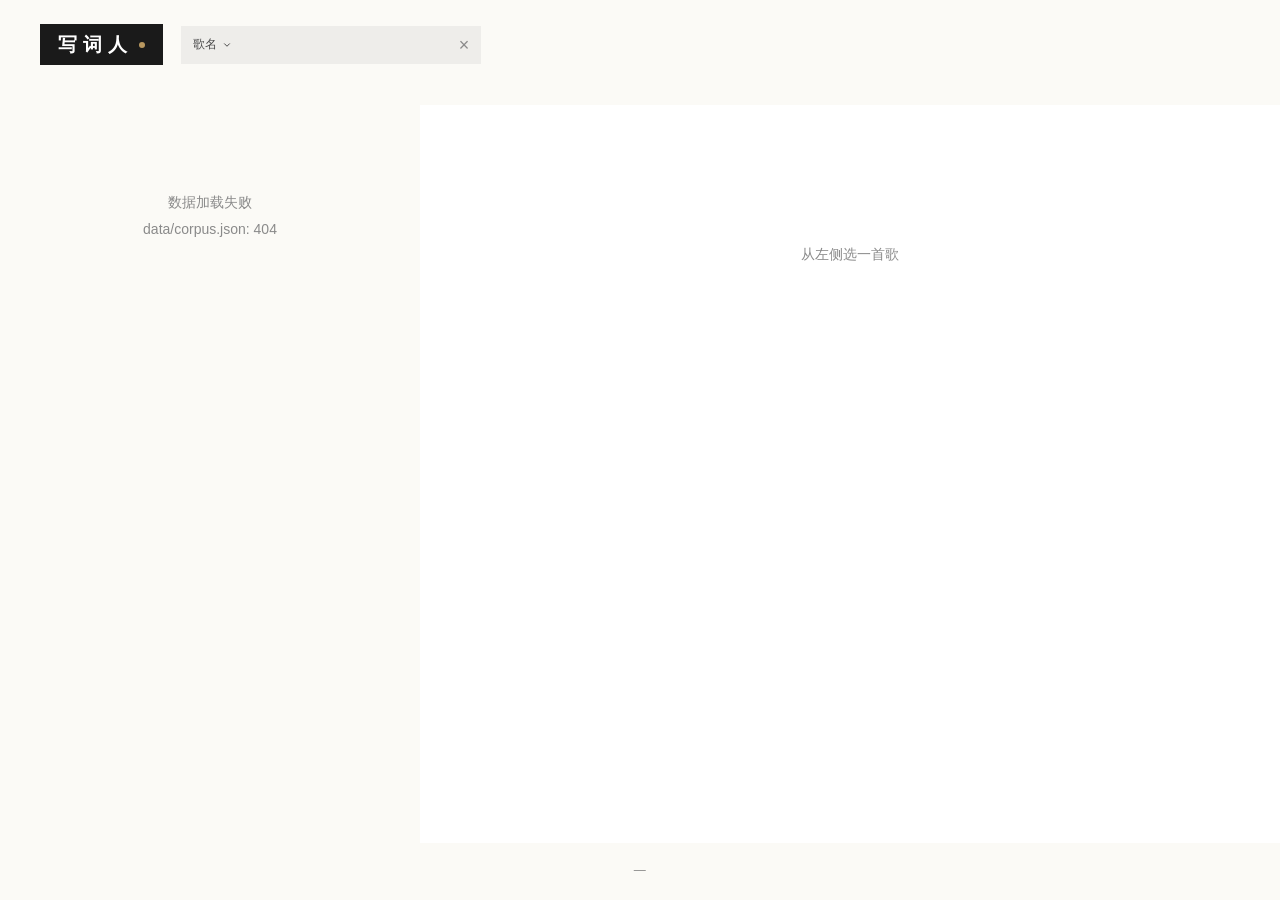
==== commit 6e6c33dd: "ui: foot quotes as about entry, add two new quotes, remove comma - FOOT_QUOTES: replace commas with " ====
--- a/index.html
+++ b/index.html
@@ -86,7 +86,6 @@
     <svg viewBox="0 0 16 16" aria-hidden="true"><path d="M3 10l5-5 5 5" stroke="currentColor" stroke-width="1.4" fill="none" stroke-linecap="round" stroke-linejoin="round"/></svg>
   </button>
   <div class="foot-content" id="footContent">—</div>
-  <button class="about-link" id="aboutBtn" type="button">关于</button>
 </footer>
 
 <script src="app.js"></script>
--- a/style.css
+++ b/style.css
@@ -633,6 +633,7 @@
   color: var(--ink-2);
   letter-spacing: 0.4px;
   font-style: italic;
+  cursor: pointer;
 }
 .foot-toggle {
   display: none;
@@ -650,14 +651,7 @@
   padding-bottom: 0;
 }
 body.foot-collapsed .foot-toggle { display: block; }
-.about-link {
-  font-size: 11px;
-  color: var(--ink-4);
-  letter-spacing: 1px;
-  padding: 6px 0 10px;
-  transition: color .15s;
-}
-.about-link:hover { color: var(--ink-2); }
+
 
 /* ── mobile ────────────────────────────────────────── */
 @media (max-width: 760px) {
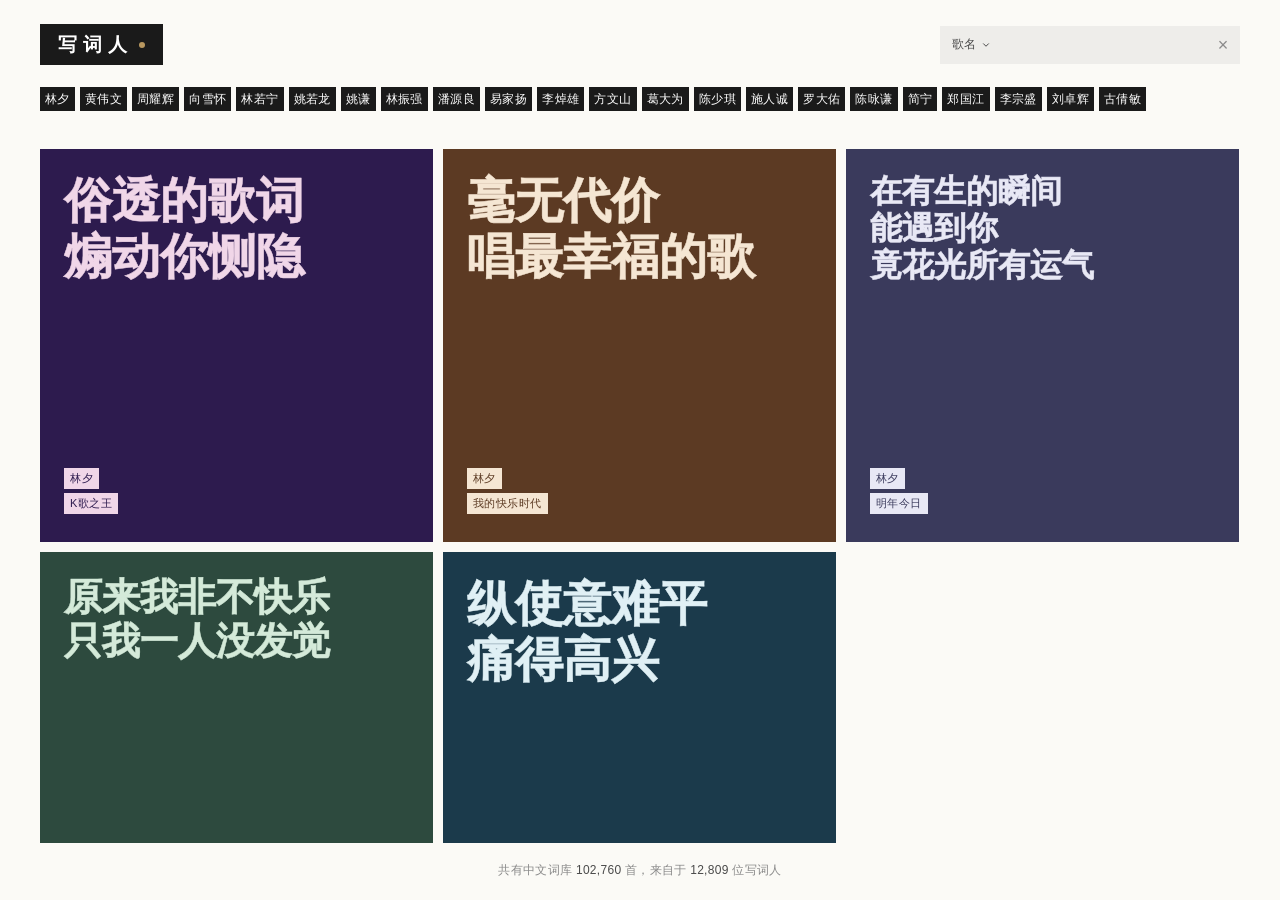
==== commit 835c201c: "data: deeper credit-line cleaning + unified corpus + duplicates listing - Expand _CREDIT_KW with ins" ====
--- a/index.html
+++ b/index.html
@@ -30,10 +30,6 @@
         <button type="button" data-value="lyricist">词人</button>
       </div>
     </div>
-    <svg class="search-icon" viewBox="0 0 16 16" aria-hidden="true">
-      <circle cx="7" cy="7" r="5.25" fill="none" stroke="currentColor" stroke-width="1.4"/>
-      <line x1="11" y1="11" x2="14.5" y2="14.5" stroke="currentColor" stroke-width="1.4" stroke-linecap="round"/>
-    </svg>
     <input id="q" type="search" placeholder=""
            autocomplete="off" autocorrect="off" autocapitalize="off" spellcheck="false">
     <button id="qclear" class="qclear" type="button" aria-label="清除" hidden>×</button>
--- a/style.css
+++ b/style.css
@@ -43,11 +43,11 @@
   align-items: center;
   gap: 18px;
   padding: 24px 40px 22px;
-  /* iOS PWA standalone: leave room for the status bar overlay */
   padding-top: max(24px, calc(env(safe-area-inset-top, 0px) + 12px));
   background: var(--bg);
   transition: transform .25s ease, opacity .2s ease;
 }
+.search { margin-left: auto; }
 .brand {
   display: inline-flex;
   align-items: center;
@@ -132,9 +132,6 @@
 }
 .scope-menu button:hover { background: rgba(255,255,255,.1); }
 .scope-menu button.active { color: var(--accent); }
-.search-icon {
-  display: none;
-}
 .search input {
   flex: 1; min-width: 0; height: 100%;
   border: 0; background: transparent; outline: none;
@@ -203,6 +200,10 @@
   grid-template-columns: minmax(340px, 420px) 1fr;
   min-height: 0;
 }
+body.home-idle .layout { grid-template-columns: 1fr; }
+body.home-idle .detail { display: none; }
+body.home-idle.show-detail .layout { grid-template-columns: minmax(340px, 420px) 1fr; }
+body.home-idle.show-detail .detail { display: block; }
 .results, .detail {
   overflow-y: auto;
   height: 100%;
@@ -258,7 +259,7 @@
   height: 1px;
   background: rgba(0,0,0,.035);
 }
-.row:hover { background: var(--tint); }
+@media (hover: hover) { .row:hover { background: var(--tint); } }
 .row.active {
   background: var(--paper);
   box-shadow: inset 2px 0 0 var(--accent);
@@ -408,7 +409,7 @@
 }
 .detail .lyrics {
   margin-top: 4px;
-  font: 16.5px/2.05 var(--serif);
+  font: 17.5px/2.05 var(--serif);
   white-space: pre-wrap;
   color: var(--ink);
   max-width: 640px;
@@ -567,48 +568,51 @@
 /* ── quote wall (home idle state) ──────────────────── */
 .quotewall {
   display: flex;
-  flex-direction: column;
-  gap: 8px;
+  flex-wrap: wrap;
+  gap: 10px;
   padding: 16px 40px 80px;
 }
 .quote-tile {
   background: var(--ink);
   color: var(--paper);
-  padding: 28px 32px;
+  padding: 24px;
   cursor: pointer;
   transition: transform .15s ease;
   display: flex;
   flex-direction: column;
-  gap: 6px;
-  width: 100%;
-}
-.quote-tile:nth-child(4n+2) { background: var(--brown); }
-.quote-tile:nth-child(7n+5) { background: #2c2018; }
-.quote-tile:nth-child(11n+7) { background: #2a3037; }
+  justify-content: space-between;
+  width: calc(33.333% - 7px);
+  aspect-ratio: 1;
+  overflow: hidden;
+}
 .quote-tile:hover { transform: translateY(-2px); }
 .quote-tile.seed { cursor: default; }
 .quote-tile.seed:hover { transform: none; }
 .quote-tile .quote-text {
-  font-family: var(--serif);
-  font-weight: 500;
-  font-size: var(--qfs, 19px);
-  line-height: 1.55;
+  font-family: var(--sans);
+  font-weight: 900;
+  font-size: var(--qfs, 28px);
+  line-height: 1.15;
+  -webkit-text-stroke: 0.5px currentColor;
+  color: inherit;
+  word-break: break-word;
+  white-space: pre-wrap;
+  flex: 1;
+}
+.quote-tile .quote-credit {
+  margin-top: auto;
+  padding-top: 12px;
+}
+.quote-tile .quote-author,
+.quote-tile .quote-song {
+  font: 500 11px/1.4 var(--sans);
   letter-spacing: 0.5px;
-  color: var(--paper);
-  white-space: pre-wrap;
-  word-break: break-word;
-}
-.quote-tile .quote-author {
-  font: 400 11px/1.4 var(--sans);
-  color: var(--accent);
-  letter-spacing: 1px;
-  margin-top: 4px;
-  text-transform: none;
-}
-.quote-tile .quote-song {
-  font: 400 11px/1.4 var(--sans);
-  color: rgba(255,255,255,.55);
-  letter-spacing: 1px;
+  display: block;
+  width: fit-content;
+  padding: 3px 6px;
+  margin-bottom: 4px;
+  background: var(--tile-fg);
+  color: var(--tile-bg);
 }
 
 /* ── foot (auto-collapse) ──────────────────────────── */
@@ -670,10 +674,8 @@
   .search {
     width: 220px;
     height: 34px;
-    margin-left: auto;
   }
   .scope-btn { padding: 0 8px; font-size: 11.5px; }
-  .search-icon { margin: 0 4px; width: 12px; height: 12px; }
   .search input { font-size: 16px; }
   .qclear { width: 20px; height: 20px; margin-right: 4px; font-size: 16px; }
 
@@ -738,7 +740,7 @@
   .detail .album-line { margin-bottom: 14px; }
   .detail .credit-row { justify-content: center; }
   .detail .lyrics {
-    font-size: 15.5px;
+    font-size: 16.5px;
     line-height: 2.05;
     text-align: center;
     margin: 0 auto;
@@ -746,23 +748,17 @@
   .rate-btn { height: 28px; padding: 0 10px; font-size: 12px; }
   .rate-overlay { bottom: 8px; right: 8px; }
 
-  .quotewall {
-    padding: 12px 16px 80px;
-    flex-direction: row;
-    flex-wrap: wrap;
-  }
+  .quotewall { padding: 12px 16px 80px; gap: 8px; }
   .quotewall .quote-tile {
     width: calc(50% - 4px);
-    aspect-ratio: 1;
     padding: 14px;
-    overflow: hidden;
-    justify-content: space-between;
   }
   .quotewall .quote-tile .quote-text {
+    font-size: calc(var(--qfs, 28px) * 0.55);
     overflow: hidden;
     display: -webkit-box;
     -webkit-box-orient: vertical;
-    -webkit-line-clamp: 6;
+    -webkit-line-clamp: 5;
   }
 
   .foot-content { padding: 14px 18px 16px; font-size: 11.5px; }
